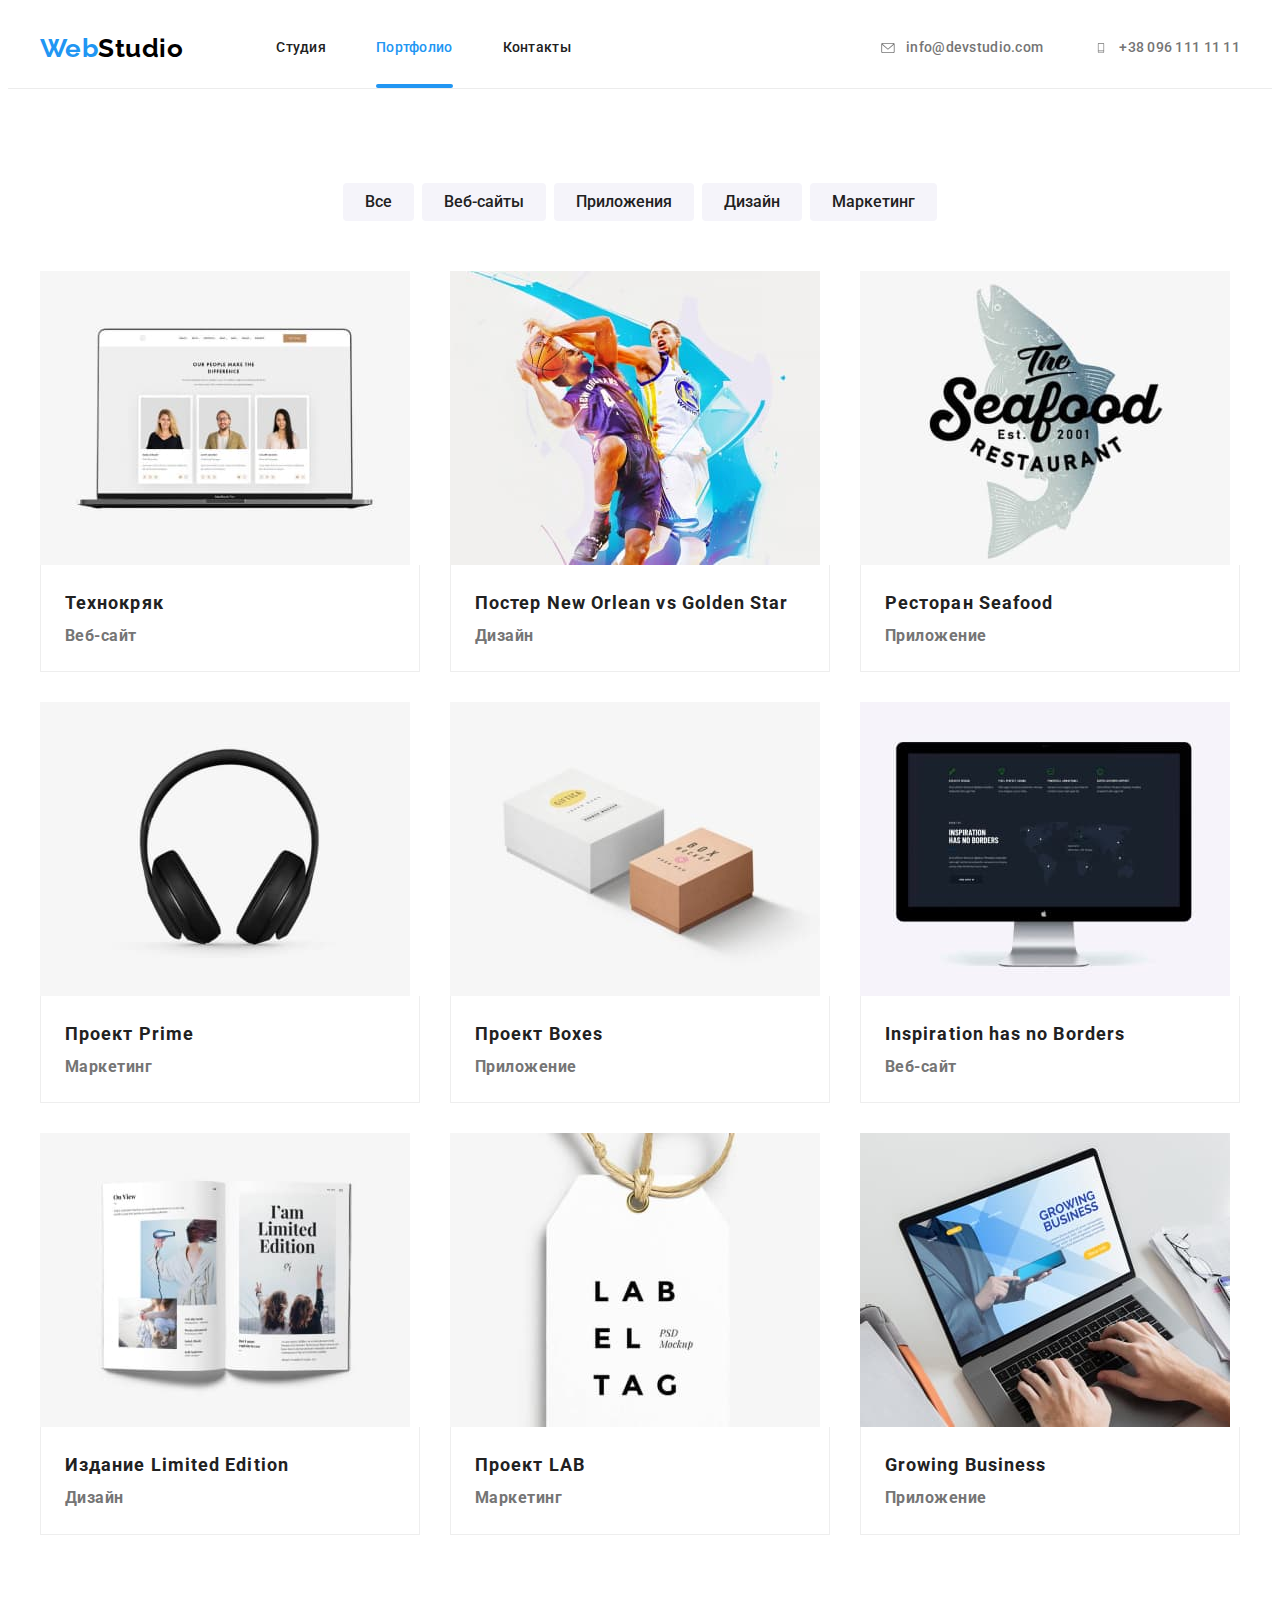
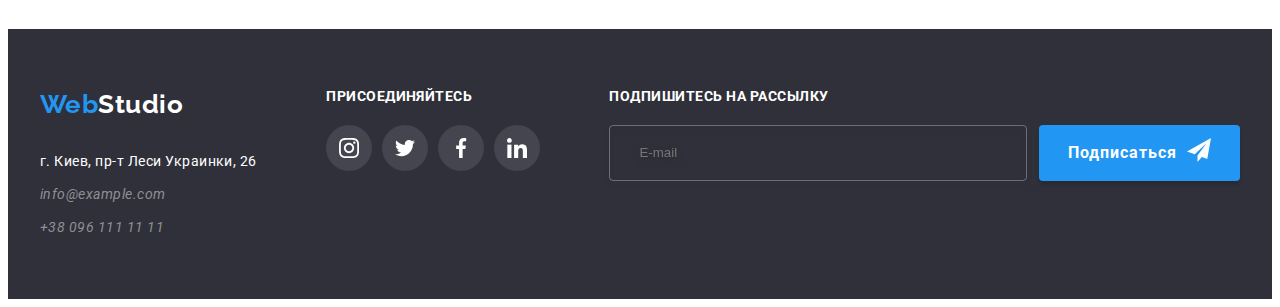
==== portfolio.html @ 227421bd "Start" ====
<!DOCTYPE html>
<html lang="en">

<head>
    <meta charset="UTF-8">
    <meta http-equiv="X-UA-Compatible" content="IE=edge">
    <meta name="viewport" content="width=device-width, initial-scale=1.0">
    <title>Document</title>
    <link rel="preconnect" href="https://fonts.gstatic.com">
    <link
        href="https://fonts.googleapis.com/css2?family=Raleway:wght@700&family=Roboto:wght@400;500;700;900&display=swap"
        rel="stylesheet">
    <link rel="stylesheet" href="https://cdnjs.cloudflare.com/ajax/libs/modern-normalize/1.0.0/modern-normalize.min.css"
        integrity="sha512-ISS7cAi1PEhQ8jnbJpJZMd29NlhNj4AWYyLOSp2CE/CsHxTCu+r+t0D2yoJudVrd0/8fTVPUVDzY5Tvli75u/g=="
        crossorigin="anonymous" />
    <link rel="stylesheet" href="./css/styles.css">
</head>

<body>
    <!-- Header portfolio -->
    <header class="header-portfolio">
        <!-- Navigation -->
        <div class="container header-top">
            <nav class="main-nav">
                <!-- Logo -->
                <a href="./index.html" class="logo link"><span class="logo-blue">Web</span><span
                        class="logo-black">Studio</span></a>
                <ul class="navigation-list list">
                    <li class="item"><a href="./index.html" class="nav-items link">Студия</a></li>
                    <li class="item"><a href="./portfolio.html" class="nav-items link current">Портфолио</a></li>
                    <li class="item"><a href="" class="nav-items link">Контакты</a></li>
                </ul>
            </nav>
            <!-- Contacts Email tel Top -->
            <ul class="contacts-top list">
                <li class="item">
                    <a href="maito:info@devstudio.com" class="top-items link"> <svg class="icon-top-contacts">
                            <use href="./images/svg/sprite.svg#letter"></use>
                        </svg> info@devstudio.com</a>
                </li>
                <li class="item">
                    <a href="tel:+380961111111" class="top-items link"> <svg class="icon-top-contacts">
                            <use href="./images/svg/sprite.svg#tel"></use>
                        </svg>+38 096 111 11 11</a>
                </li>
            </ul>
        </div>
    </header>
    <!-- Main content portfolio-->
    <main>
        <!-- <h1 class="title-portfolio">Все работы студии</h1> -->
        <div>
            <ul class="list container btn-flex">
                <li class="item"><button type="button" class="btn-portfolio">Все</button></li>
                <li class="item"><button type="button" class="btn-portfolio">Веб-сайты</button></li>
                <li class="item"><button type="button" class="btn-portfolio">Приложения</button></li>
                <li class="item"><button type="button" class="btn-portfolio">Дизайн</button></li>
                <li class="item"><button type="button" class="btn-portfolio">Маркетинг</button></li>
            </ul>
        </div>
        <section>
            <!-- <h2 class="title-portfolio">Наше портфолио</h2> -->
            <div class="container">
                <ul class="list best-work">
                    <li class="item list best-work-item">
                        <a href="" class="link best-work-link">
                            <div class="pop-up-window-section">
                                <img width="370" height="294" src="./images/Portfolio/technokrak.jpg" alt="Технокряк">
                                <p class="pop-up-window">
                                    Технокряк это современная площадка распространения коронавируса. Компании используют эту платформу для цифрового
                                    шпионажа и атак на защищённые сервера конкурентов.
                                </p>
                            </div>
                            <div class="container-title-text">
                                <h3 class="our-work-title">Технокряк</h3>
                                <p class="our-work-text">Веб-сайт</p>
                            </div>                            
                        </a>                        
                    </li>
                    <li class="item list best-work-item">
                        <a href="" class="link best-work-link">
                            <div class="pop-up-window-section">
                                <img width="370" height="294" src="./images/Portfolio/poster.jpg" alt="Постер New Orlean vs Golden Star">
                                <p class="pop-up-window">
                                    Технокряк это современная площадка распространения коронавируса. Компании используют эту платформу для цифрового
                                    шпионажа и атак на защищённые сервера конкурентов.
                                </p>
                            </div>
                            <div class="container-title-text">
                                <h3 class="our-work-title">Постер New Orlean vs Golden Star</h3>
                                <p class="our-work-text">Дизайн</p>
                            </div class="container-title-text">
                        </a>
                    </li>
                    <li class="item list best-work-item">
                        <a href="" class="link best-work-link">
                            <div class="pop-up-window-section">
                                <img width="370" height="294" src="./images/Portfolio/seafood.jpg" alt="Ресторан Seafood">
                                <p class="pop-up-window">
                                    Технокряк это современная площадка распространения коронавируса. Компании используют эту платформу для цифрового
                                    шпионажа и атак на защищённые сервера конкурентов.
                                </p>
                            </div>
                            <div class="container-title-text">
                                <h3 class="our-work-title">Ресторан Seafood</h3>
                                <p class="our-work-text">Приложение</p>
                            </div>
                        </a>
                    </li>
                    <li class="item list best-work-item">
                        <a href="" class="link best-work-link">
                            <div class="pop-up-window-section">
                                <img width="370" height="294" src="./images/Portfolio/prime.jpg" alt="Проект Prime">
                                <p class="pop-up-window">
                                    Технокряк это современная площадка распространения коронавируса. Компании используют эту платформу для цифрового
                                    шпионажа и атак на защищённые сервера конкурентов.
                                </p>
                            </div>
                            <div class="container-title-text">
                                <h3 class="our-work-title">Проект Prime</h3>
                                <p class="our-work-text">Маркетинг</p>
                            </div> 
                        </a>
                    </li>
                    <li class="item list best-work-item">
                        <a href="" class="link best-work-link">
                            <div class="pop-up-window-section">
                                <img width="370" height="294" src="./images/Portfolio/boxes.jpg" alt="Проект Boxes">
                                <p class="pop-up-window">
                                    Технокряк это современная площадка распространения коронавируса. Компании используют эту платформу для цифрового
                                    шпионажа и атак на защищённые сервера конкурентов.
                                </p>
                            </div>
                            <div class="container-title-text">
                                <h3 class="our-work-title">Проект Boxes</h3>
                                <p class="our-work-text">Приложение</p>
                            </div class="container-title-text"> 
                        </a>
                    </li>
                    <li class="item list best-work-item">
                        <a href="" class="link best-work-link">
                            <div class="pop-up-window-section">
                                <img width="370" height="294" src="./images/Portfolio/inspiration.jpg" alt="Inspiration has no Borders">
                                <p class="pop-up-window">
                                    Технокряк это современная площадка распространения коронавируса. Компании используют эту платформу для цифрового
                                    шпионажа и атак на защищённые сервера конкурентов.
                                </p>
                            </div>
                            <div class="container-title-text">
                                <h3 class="our-work-title">Inspiration has no Borders</h3>
                                <p class="our-work-text">Веб-сайт</p>
                            </div> 
                        </a>
                    </li>
                    <li class="item list best-work-item">
                        <a href="" class="link best-work-link">
                            <div class="pop-up-window-section">
                                <img width="370" height="294" src="./images/Portfolio/limited-edition.jpg" alt="Издание Limited Edition">
                                <p class="pop-up-window">
                                    Технокряк это современная площадка распространения коронавируса. Компании используют эту платформу для цифрового
                                    шпионажа и атак на защищённые сервера конкурентов.
                                </p>
                            </div>
                            <div class="container-title-text">
                                <h3 class="our-work-title">Издание Limited Edition</h3>
                                <p class="our-work-text">Дизайн</p>
                            </div> 
                        </a>
                    </li>
                    <li class="item list best-work-item">
                        <a href="" class="link best-work-link">
                            <div class="pop-up-window-section">
                                <img width="370" height="294" src="./images/Portfolio/lab.jpg" alt="Проект LAB">
                                <p class="pop-up-window">
                                    Технокряк это современная площадка распространения коронавируса. Компании используют эту платформу для цифрового
                                    шпионажа и атак на защищённые сервера конкурентов.
                                </p>
                            </div>
                            <div class="container-title-text" class="container-title-text">
                                <h3 class="our-work-title">Проект LAB</h3>
                                <p class="our-work-text">Маркетинг</p>
                            </div> 
                        </a>
                    </li>
                    <li class="item list best-work-item">
                        <a href="" class="link best-work-link">
                            <div class="pop-up-window-section">
                                <img width="370" height="294" src="./images/Portfolio/growing.jpg" alt="Growing Business">
                                <p class="pop-up-window">
                                    Технокряк это современная площадка распространения коронавируса. Компании используют эту платформу для цифрового
                                    шпионажа и атак на защищённые сервера конкурентов.
                                </p>
                            </div>
                            <div class="container-title-text">
                                <h3 class="our-work-title">Growing Business</h3>
                                <p class="our-work-text">Приложение</p>
                            </div> 
                        </a>
                    </li>
                </ul>
            </div>
        </section>
    </main>
    <!-- Footer -->
    <footer class="footer">
        <div class="container footer-container-adress">
            <div>
                <!-- Logo -->
                <a href="./index.html" class="logo link"><span class="logo-blue">Web</span><span
                        class="logo-white">Studio</span></a>
                <address>
                    <p class="footer-address">г. Киев, пр-т Леси Украинки, 26</p>
                    <ul class="contact-bottom list">
                        <li class="item">
                            <a href="maito:info@example.com" class="bottom-item link">info@example.com</a>
                        </li>
                        <li class="item">
                            <a href="tel:+380961111111" class="bottom-item link">+38 096 111 11 11</a>
                        </li>
                    </ul>
                </address>
            </div>
            <div class="social-link-footer-section">
                <h2 class="title-footer-social">присоединяйтесь</h2>
                <ul class="list social-link-list-footer">
                    <li class="social-item-footer">
                        <a href="" class="social-link-footer link">
                            <svg class="social-link-icon-footer">
                                <use href="./images/svg/sprite.svg#instagram"></use>
                            </svg>
                        </a>
                    </li>
                    <li class="social-item-footer">
                        <a href="" class="social-link-footer link">
                            <svg class="social-link-icon-footer">
                                <use href="./images/svg/sprite.svg#twitter"></use>
                            </svg>
                        </a>
                    </li>
                    <li class="social-item-footer">
                        <a href="" class="social-link-footer link">
                            <svg class="social-link-icon-footer">
                                <use href="./images/svg/sprite.svg#facebook"></use>
                            </svg>
                        </a>
                    </li>
                    <li class="social-item-footer">
                        <a href="" class="social-link-footer link">
                            <svg class="social-link-icon-footer">
                                <use href="./images/svg/sprite.svg#linkedin"></use>
                            </svg>
                        </a>
                    </li>
                </ul>
            </div>
            <div class="footer-form-section">
                <h2 class="title-footer-social">Подпишитесь на рассылку</h2>
                <form action="#" class="footer-form-section-input">
                    <input type="email" name="user-email" class="footer-form-input" placeholder="E-mail">
                    <button type="button" class="footer-input-img-tw">Подписаться
                        <svg width="24" height="24" class="footer-input-tw">
                            <use href="./images/svg/sprite.svg#twitter-send"></use>
                        </svg>
                    </button>
                </form>
            </div>
        </div>
    </footer>
</body>
</html>
---- css/styles.css ----
/* Common file */
:root {
  --title-text-color: #212121;
  --accent-color: #2196f3;
  --all-text-color: #757575;
  --primary-white-color: #ffffff;
  --primary-black-color: #000000;
  --contacts-bottom-color: #8f8f94;
  --footer-background-color: #2f303a;
  --our-team-color: #f5f4fa;
}
body {
  background-color: var(--primary-white-color);
  font-family: "Roboto", sans-serif;
  font-weight: 700;
  letter-spacing: 0.03em;
  /* letter-spacing: 0.02em;
  letter-spacing: 0.06em; */
}

/* transition: color 250ms cubic-bezier(0.4, 0, 0.2, 1); */

h1,
h2,
h3,
h4,
h5,
h6,
p {
  margin: 0;
}

ul,
ol {
  margin: 0;
  padding: 0;
}

img {
  display: block;
}

.list {
  list-style: none;
  padding: 0;
  margin: 0;
}

.link {
  text-decoration: none;
}

.container {
  width: 1200px;
  padding-left: 15px;
  padding-right: 15px;
  margin: 0 auto;
  /* outline: 2px solid tomato; */
}

/* Общее для кнопок */

button {
  cursor: pointer;

  font-family: inherit;
  font-weight: 500;
  font-size: 16px;
  line-height: 1.6;
  text-align: center;

  border-radius: 4px;
  border: none;
}
/* Класс кнопка для студия */
.btn-studio {
  background-color: var(--accent-color);
  color: var(--primary-white-color);

  font-size: 16px;
  line-height: 1.9;
  display: flex;
  align-items: center;
  text-align: center;
  letter-spacing: 0.06em;

  padding: 10px 32px;
  display: block;
  margin: 0 auto;
  /* margin-top: 30px; */
}
.section-container {
  padding-top: 94px;
  padding-bottom: 94px;
}
/* Styles for index.html */

/* Header */

.header-portfolio {
  border-bottom: 1px solid #ececec;
}
.header-top {
  display: flex;
  align-items: center;
}
.main-nav {
  display: flex;
  align-items: center;
}
/* Logo styles */
.logo {
  font-family: "Raleway", sans-serif;
  font-weight: bold;
  font-size: 26px;
  line-height: 1.19;
}
.logo .logo-blue {
  color: var(--accent-color);
}
.logo .logo-black {
  color: var(--primary-black-color);
}
.logo .logo-white {
  color: var(--primary-white-color);
}
/* Navigation */

.navigation-list {
  display: flex;
  margin-left: 93px;
}

.navigation-list .item {
  margin-right: 50px;
  position: relative;
  /* background-color: tomato; */
}
.navigation-list .item:last-child {
  margin-right: 0;
}

.navigation-list .nav-items {
  padding-top: 32px;
  padding-bottom: 32px;
  display: block;

  color: var(--title-text-color);
  font-weight: 500;
  font-size: 14px;
  line-height: 1.14;
  letter-spacing: 0.02em;

  transition: color 250ms cubic-bezier(0.4, 0, 0.2, 1);
}
.navigation-list .nav-items:hover,
.navigation-list .nav-items:focus {
  color: var(--accent-color);
}
.navigation-list .nav-items.current {
  color: var(--accent-color);
}
.nav-items::after {
  content: "";
  display: block;
  width: 0;
  height: 4px;
  background-color: var(--accent-color);
  border-radius: 2px;

  position: absolute;
  bottom: 0;
  right: 0;
}

.current::after {
  width: 100%;
}
/* Contacts Email tel Top */

.icon-top-contacts {
  fill: #757575;
  width: 16px;
  height: 10px;
  margin-right: 10px;

  /* transition: fill 2000ms cubic-bezier(0.4, 0, 0.2, 1); */
}

.contacts-top {
  display: flex;
  margin-left: auto;
}
.contacts-top .item + .item {
  margin-left: 50px;
}
.contacts-top .top-items {
  display: flex;
  color: var(--all-text-color);
  font-style: normal;
  font-weight: 500;
  font-size: 14px;
  line-height: 1.14;
  letter-spacing: 0.02em;

  align-items: center;

  /* transition: color 2000ms cubic-bezier(0.4, 0, 0.2, 1); */
}

.top-items:hover,
.top-items:focus,
.icon-top-contacts:hover,
.icon-top-contacts:focus {
  color: var(--accent-color);
  fill: var(--accent-color);
}

.top-items:hover .icon-top-contacts,
.top-items:focus .icon-top-contacts {
  fill: var(--accent-color);
}
/* .top-items:hover .icon-top-contacts,
.top-items:focus .icon-top-contacts {
  fill: var(--accent-color);
} */
/* .contacts-top .top-items::before {
  display: block;
  content: "";
  background-image: url('../images/svg/sprite.svg#letter');
  border-radius: 1px solid tomato;
  width: 16px;
  height: 1px;
  background-color: tomato;
} */
/* Main content */

.banner-section {
  background-color: var(--footer-background-color);
  background-image: linear-gradient(
      rgba(47, 48, 58, 0.4),
      rgba(47, 48, 58, 0.4)
    ),
    url("../images/hero/hero.jpg");
  margin: 0 auto;
  padding-top: 200px;
  padding-bottom: 200px;
  max-width: 1600px;
  background-repeat: no-repeat;
  background-size: cover;
}

.banner-title {
  color: var(--primary-white-color);
  font-weight: 900;
  font-size: 44px;
  line-height: 1.36;
  text-align: center;
  letter-spacing: 0.06em;
  text-transform: uppercase;

  align-items: center;
  /* padding-top: 200px; */

  /* padding: 0; */
  margin: 0;
  margin-bottom: 30px;
}

/* Engage section */

.engage-icon-section {
  background-color: #f5f4fa;
  padding: 25px 100px;
  margin-bottom: 30px;
}

.engage-vector-icon {
  width: 70px;
  height: 70px;
}

.engage-section {
  display: flex;
}
.engage-section .item + .item {
  margin-left: 30px;
}
.title-engage {
  color: var(--title-text-color);
  font-size: 14px;
  line-height: 1.14;
  text-transform: uppercase;

  margin-bottom: 10px;
}
.engage-text {
  color: var(--all-text-color);
  font-size: 14px;
  line-height: 1.71;
}
.collecting-title {
  color: var(--title-text-color);
  font-size: 36px;
  line-height: 1.16;
  text-align: center;
  margin-bottom: 50px;
}
/* Image title */

.img-item {
  display: flex;
  margin-top: 50px;
  margin-bottom: 94px;
}
.img-item .item + .item {
  margin-left: 30px;
}

.img-item-window {
  position: relative;
}

.window-text-img-section {
  padding: 27px 0;
  color: var(--primary-white-color);
  background: rgba(47, 48, 58, 0.8);
  width: 100%;

  position: absolute;
  bottom: 0;
}
.window-text-img {
  font-weight: 700;
  font-size: 14px;
  line-height: 1.14;
  text-align: center;
  text-transform: uppercase;
}
/* Our team */
.our-squad,
.our-team {
  background-color: var(--our-team-color);
}
.our-squad-container {
  padding-bottom: 94px;
}
.our-team {
  display: flex;
  margin-top: 50px;
}
.our-team .item {
  /* border: 1px solid F5F4FA;
  background-color: var(--primary-white-color); */
  background: var(--primary-white-color);
  box-shadow: 0px 1px 3px rgba(0, 0, 0, 0.12), 0px 1px 1px rgba(0, 0, 0, 0.14),
    0px 2px 1px rgba(0, 0, 0, 0.2);
  border-radius: 0px 0px 4px 4px;
}
.our-team .item + .item {
  margin-left: 30px;
}

.team-section-bottom {
  padding: 30px 32px;
}
.full-name-title {
  color: var(--title-text-color);
  font-weight: 500;
  font-size: 16px;
  line-height: 1.19;
  text-align: center;
  margin-bottom: 10px;
}
.profession-team {
  color: var(--all-text-color);
  font-size: 16px;
  line-height: 1.19;
  text-align: center;
  margin-bottom: 16px;
}

.social-link-list {
  display: flex;
}
.social-link {
  display: flex;
  width: 44px;
  height: 44px;
  justify-content: center;
  align-items: center;

  /* transition: background 250ms cubic-bezier(0.4, 0, 0.2, 1),
    box-shadow 250ms cubic-bezier(0.4, 0, 0.2, 1); */
}

.social-link-icon {
  width: 20px;
  height: 20px;
  fill: #afb1b8;

  /* transition: fill 250ms cubic-bezier(0.4, 0, 0.2, 1); */
}

.social-link:hover .social-link-icon,
.social-link:focus .social-link-icon {
  fill: var(--primary-white-color);
}

.social-link:hover,
.social-link:focus {
  background: #2196f3;
  border: 1px solid transparent;
  box-shadow: 0px 4px 4px rgba(0, 0, 0, 0.25);
  border-radius: 50%;
}

/* background: #2196F3;
border: 1px solid #000000;
box-sizing: border-box;
box-shadow: 0px 4px 4px rgba(0, 0, 0, 0.25); */

/* Постоянные клиенты */

.regular-client {
  display: flex;
  flex-wrap: wrap;
  margin-top: -30px;
  margin-left: -30px;
}
.regular-client-item {
  width: calc(100% / 6 - 30px);
  margin-top: 30px;
  margin-left: 30px;
}
.regular-client-link {
  display: flex;
  border: 1px solid #afb1b8;
  width: 170px;
  height: 90px;
  justify-content: center;
  align-items: center;

  transition: all 2ms cubic-bezier(0.4, 0, 0.2, 1);
}

.regular-client-icon {
  fill: #afb1b8;

  transition: all 2ms cubic-bezier(0.4, 0, 0.2, 1);
}
.regular-client-link:hover,
.regular-client-link:focus {
  fill: var(--accent-color);
  border: 1px solid var(--accent-color);
}
.regular-client-link:hover .regular-client-icon,
.regular-client-link:focus .regular-client-icon {
  fill: var(--accent-color);
}
/* .test {
  width: 44px;
  height: 44px;
} */

/* Footer */

.footer {
  background-color: var(--footer-background-color);
}
.footer-container-adress {
  display: flex;
  padding-top: 60px;
  padding-bottom: 60px;

  justify-content: space-between;
}
.footer-container-adress .logo {
  display: block;
  margin-bottom: 30px;
}

.footer-address {
  color: var(--primary-white-color);
  font-weight: 400;
  font-style: normal;
  font-size: 14px;
  line-height: 1.71;

  margin-bottom: 9px;
}

.contact-bottom .bottom-item {
  color: var(--contacts-bottom-color);
  font-weight: 400;
  font-size: 14px;
  line-height: 1.71;
}
.contact-bottom .bottom-item:hover,
.contact-bottom .bottom-item:focus {
  color: var(--accent-color);
}
.contact-bottom .item + .item {
  margin-top: 9px;
}

/* Social link footer */

.social-link-footer {
  display: flex;
}

/* .social-link-footer-section {
  margin-left: 70px;
} */
.title-footer-social {
  font-weight: 700;
  font-size: 14px;
  line-height: 1.14;
  text-transform: uppercase;

  color: var(--primary-white-color);

  margin-bottom: 20px;
}

.social-link-list-footer {
  display: flex;
}
.social-link-footer {
  display: flex;
  width: 44px;
  height: 44px;

  background: rgba(255, 255, 255, 0.1);
  border: 1px solid transparent;
  border-radius: 50%;

  justify-content: center;
  align-items: center;
}
.social-item-footer + .social-item-footer {
  margin-left: 10px;
}
.social-link-icon-footer {
  width: 20px;
  height: 20px;
  /* fill: #afb1b8; */
  fill: var(--primary-white-color);
}

.social-link-footer:hover,
.social-link-footer:focus {
  background: #2196f3;
}

/* Input and twitter */

.footer-form-section-input {
  display: flex;
}

.footer-form-input {
  width: 358px;

  padding: 13px 29px;

  background-color: inherit;
  color: var(--primary-white-color);
  border: 1px solid rgba(255, 255, 255, 0.3);
  filter: drop-shadow(0px 4px 4px rgba(0, 0, 0, 0.15));
  border-radius: 4px;
}

.footer-input-img-tw {
  display: flex;
  font-weight: 700;
  font-size: 16px;
  line-height: 1.87;
  text-align: center;
  letter-spacing: 0.06em;

  padding: 13px 29px;

  box-shadow: 0px 4px 4px rgba(0, 0, 0, 0.15);
  border-radius: 4px;
  color: var(--primary-white-color);
  background-color: var(--accent-color);

  margin-left: 12px;

  /* justify-items: center;
  align-content: center; */
}

.footer-input-tw {
  display: block;
  margin-left: 10px;
}
/* Styles for portfolio.html */

/* Класс кнопка для портфолио */

.btn-portfolio {
  color: var(--title-text-color);
  background-color: var(--our-team-color);

  padding: 6px 22px;
}
.btn-portfolio:hover {
  color: var(--primary-white-color);
  background-color: var(--accent-color);
}
.btn-flex {
  padding-top: 94px;
  display: flex;
  margin-bottom: 50px;
  justify-content: center;
}
.btn-flex .item + .item {
  margin-left: 8px;
}

/* .title-portfolio {
  text-align: center;
} */

/* Our work section */

.best-work {
  display: flex;
  flex-wrap: wrap;

  padding-bottom: 94px;

  margin-left: -30px;
  margin-top: -30px;
}

.container-title-text {
  padding: 20px 24px;
  border: 1px solid #eee;
  border-top: none;
}
.best-work .item {
  width: calc(100% / 3 - 30px);
  margin-left: 30px;
  margin-top: 30px;
}
/* .best-work .item:nth-child(3n) {
  margin-right: 0;
}
.best-work .item:nth-last-child(-n + 3) {
  margin-bottom: 0;
} */
.best-work-link {
  position: relative;
}
.best-work-link:hover,
.best-work-link:focus {
  display: block;
  box-shadow: 0px 1px 1px rgba(0, 0, 0, 0.12), 0px 4px 4px rgba(0, 0, 0, 0.06),
    1px 4px 6px rgba(0, 0, 0, 0.16);
}

.our-work-title {
  color: var(--title-text-color);
  font-size: 18px;
  line-height: 2;
  letter-spacing: 0.06em;
}
.our-work-text {
  color: var(--all-text-color);
  font-size: 16px;
  line-height: 1.9;
}

.pop-up-window {
  position: absolute;
  width: 370px;
  height: 294px;
  font-weight: 400;
  font-size: 18px;
  line-height: 1.55;
  padding: 64px 24px;

  color: var(--primary-white-color);
  background: rgba(33, 150, 243, 0.9);

  transition: transform 250ms cubic-bezier(0.4, 0, 0.2, 1);

  transform: translateY(100%);
}

.best-work-item:hover .pop-up-window {
  transform: translateY(-100%);
}

.pop-up-window-section {
  position: relative;
  width: 370px;
  height: 294px;
  overflow: hidden;
}

/* Modal and close btn */

.backdrop {
  position: fixed;
  top: 0;
  left: 0;
  width: 100vw;
  height: 100vh;
  background-color: rgba(0, 0, 0, 0.2);
  transition: opacity 250ms cubic-bezier(0.4, 0, 0.2, 1),
    visibility 250ms cubic-bezier(0.4, 0, 0.2, 1),
    pointer-events 250ms cubic-bezier(0.4, 0, 0.2, 1);
}

.modal {
  width: 528px;
  /* height: 581px; */

  background-color: #ffffff;
  box-shadow: 0px 1px 3px rgba(0, 0, 0, 0.12), 0px 1px 1px rgba(0, 0, 0, 0.14),
    0px 2px 1px rgba(0, 0, 0, 0.2);
  border-radius: 4px;

  position: absolute;
  top: 50%;
  left: 50%;
  transform: translate(-50%, -50%);

  padding: 40px;
}

.modal-close-btn {
  display: flex;
  justify-content: center;
  align-items: center;
  width: 30px;
  height: 30px;
  background-color: #ffffff;
  border: 1px solid rgba(0, 0, 0, 0.1);
  border-radius: 50%;

  position: absolute;
  top: 8px;
  right: 8px;

  cursor: pointer;
}

.modal-close-btn:hover,
.modal-close-btn:focus {
  fill: var(--accent-color);
}
.is-hidden {
  opacity: 0;
  visibility: hidden;
  pointer-events: none;
}

/* Modal Form  */

.modal-title {
  font-weight: bold;
  font-size: 20px;
  line-height: 23px;
  text-align: center;
  color: var(--title-text-color);
  margin-bottom: 12px;
}
.modal-form {
  display: flex;
  flex-direction: column;
}

.modal-form-field {
  font-weight: 400;
  font-size: 12px;
  line-height: 1.67;
  letter-spacing: 0.01em;

  color: #757575;
}

.modal-form-input-wrapper {
  position: relative;
  display: block;
}

.modal-form-input {
  display: inline-block;
  width: 100%;
  height: 40px;
  margin-top: 4px;
  border: 1px solid rgba(33, 33, 33, 0.2);
  border-radius: 4px;

  padding-left: 42px;
  padding-top: 12px;
  padding-bottom: 12px;

  transition: all 250ms cubic-bezier(0.4, 0, 0.2, 1);
}

.modal-form-icon {
  position: absolute;
  top: 35%;
  left: 12px;
  display: block;

  transition: all 250ms cubic-bezier(0.4, 0, 0.2, 1);
}

.modal-form-input:focus {
  outline: none;
  border-color: var(--accent-color);
}

.modal-form-input:focus + .modal-form-icon {
  fill: var(--accent-color);
}

.modal-form-message {
  width: 100%;
  height: 120px;

  padding: 12px 16px;

  border: 1px solid rgba(33, 33, 33, 0.2);
  border-radius: 4px;

  resize: none;
}

.modal-form-message:focus {
  outline: none;
  border-color: var(--accent-color);
}

.modal-form-field.margin-modal {
  margin-bottom: 20px;
}

.modal-form-term-desc {
  font-weight: 400;
  font-size: 14px;
  line-height: 1.71;

  color: var(--all-text-color);

  display: flex;
  align-items: center;
  justify-content: center;

  background-repeat: no-repeat;
  background-size: cover;
}

.modal-form-term-desc::before {
  display: block;
  content: "";
  width: 16px;
  height: 15px;

  border: 1px solid #000000;
  box-shadow: 0px 4px 4px rgba(0, 0, 0, 0.25);
  border-radius: 4px;
  margin-right: 10px;
}

.modal-form-term:checked + .modal-form-term-desc::before {
  background-image: url("../images/svg/modal-icon/modal-checkbox-on.svg");
  border: none;
}

.modal-form-term-desc-link {
  color: var(--accent-color);
}

.modal-btn-submit {
  width: 200px;
  height: 50px;
  margin-top: 40px;
  margin-left: auto;
  margin-right: auto;

  color: #ffffff;
  background-color: var(--accent-color);
}

.visually-hidden {
  position: absolute !important;
  clip: rect(1px 1px 1px 1px); /* IE6, IE7 */
  clip: rect(1px, 1px, 1px, 1px);
  padding: 0 !important;
  border: 0 !important;
  height: 1px !important;
  width: 1px !important;
  overflow: hidden;
}
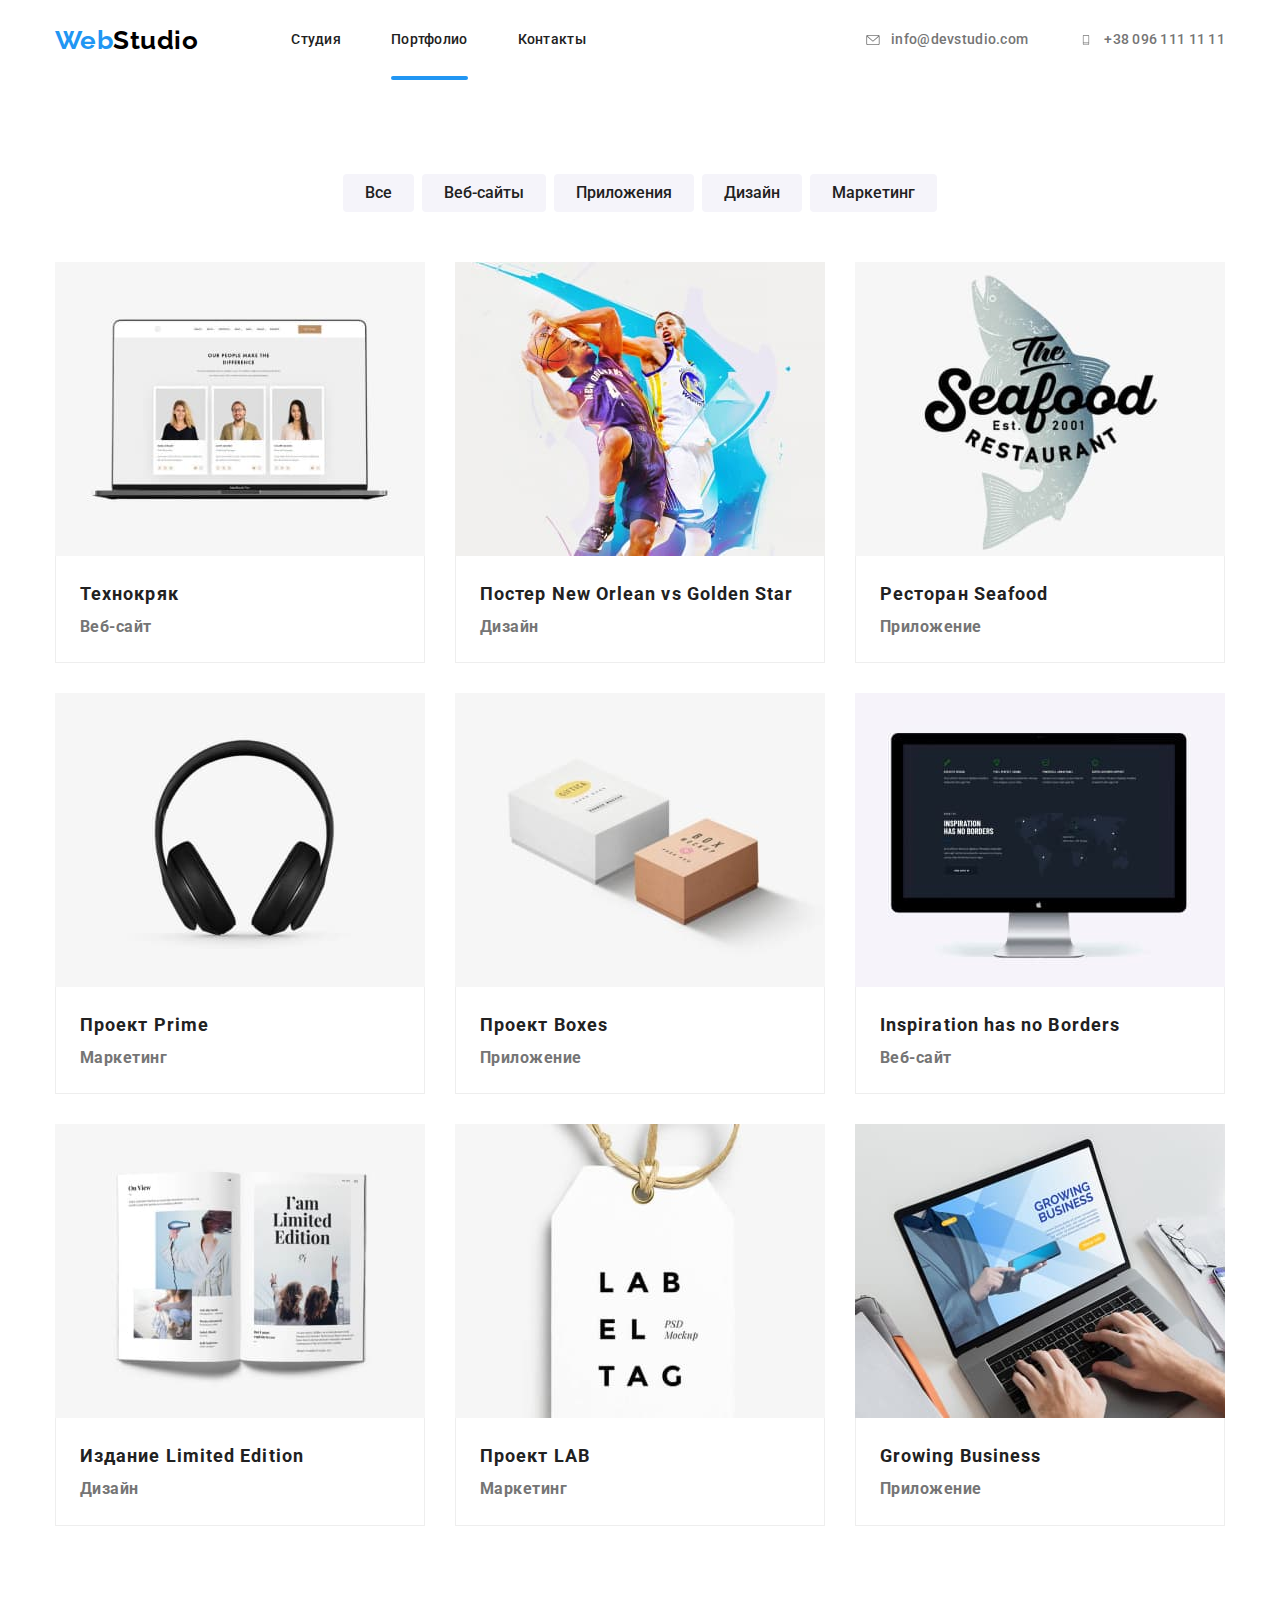
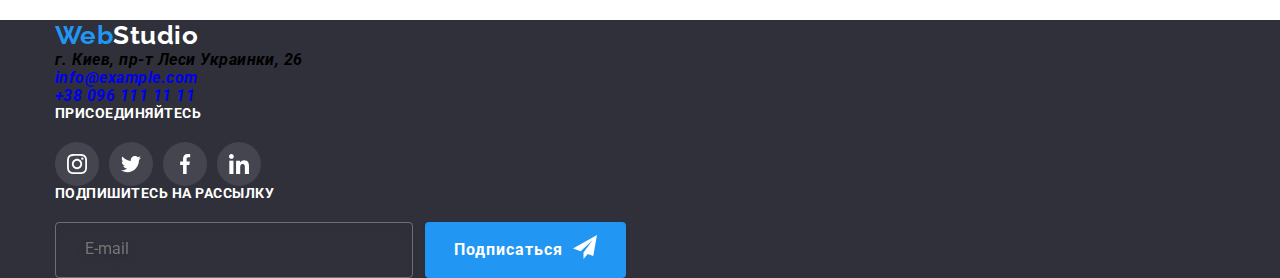
==== commit b328ca60: "Полностью переписал code SCSS" ====
--- a/portfolio.html
+++ b/portfolio.html
@@ -10,15 +10,12 @@
     <link
         href="https://fonts.googleapis.com/css2?family=Raleway:wght@700&family=Roboto:wght@400;500;700;900&display=swap"
         rel="stylesheet">
-    <link rel="stylesheet" href="https://cdnjs.cloudflare.com/ajax/libs/modern-normalize/1.0.0/modern-normalize.min.css"
-        integrity="sha512-ISS7cAi1PEhQ8jnbJpJZMd29NlhNj4AWYyLOSp2CE/CsHxTCu+r+t0D2yoJudVrd0/8fTVPUVDzY5Tvli75u/g=="
-        crossorigin="anonymous" />
-    <link rel="stylesheet" href="./css/styles.css">
+    <link rel="stylesheet" href="./css/portfolio.min.css">
 </head>
 
 <body>
     <!-- Header portfolio -->
-    <header class="header-portfolio">
+    <header>
         <!-- Navigation -->
         <div class="container header-top">
             <nav class="main-nav">
@@ -32,14 +29,15 @@
                 </ul>
             </nav>
             <!-- Contacts Email tel Top -->
-            <ul class="contacts-top list">
+            <ul class="contacts-top-list list">
                 <li class="item">
-                    <a href="maito:info@devstudio.com" class="top-items link"> <svg class="icon-top-contacts">
+                    <a href="maito:info@devstudio.com" class="contacts-top-link link">
+                        <svg class="icon-top-contacts">
                             <use href="./images/svg/sprite.svg#letter"></use>
                         </svg> info@devstudio.com</a>
                 </li>
                 <li class="item">
-                    <a href="tel:+380961111111" class="top-items link"> <svg class="icon-top-contacts">
+                    <a href="tel:+380961111111" class="contacts-top-link link"> <svg class="icon-top-contacts">
                             <use href="./images/svg/sprite.svg#tel"></use>
                         </svg>+38 096 111 11 11</a>
                 </li>
@@ -50,12 +48,12 @@
     <main>
         <!-- <h1 class="title-portfolio">Все работы студии</h1> -->
         <div>
-            <ul class="list container btn-flex">
-                <li class="item"><button type="button" class="btn-portfolio">Все</button></li>
-                <li class="item"><button type="button" class="btn-portfolio">Веб-сайты</button></li>
-                <li class="item"><button type="button" class="btn-portfolio">Приложения</button></li>
-                <li class="item"><button type="button" class="btn-portfolio">Дизайн</button></li>
-                <li class="item"><button type="button" class="btn-portfolio">Маркетинг</button></li>
+            <ul class="list container btn-list">
+                <li class="item"><button type="button" class="btn-portfolio button">Все</button></li>
+                <li class="item"><button type="button" class="btn-portfolio button">Веб-сайты</button></li>
+                <li class="item"><button type="button" class="btn-portfolio button">Приложения</button></li>
+                <li class="item"><button type="button" class="btn-portfolio button">Дизайн</button></li>
+                <li class="item"><button type="button" class="btn-portfolio button">Маркетинг</button></li>
             </ul>
         </div>
         <section>
@@ -257,7 +255,7 @@
                 <h2 class="title-footer-social">Подпишитесь на рассылку</h2>
                 <form action="#" class="footer-form-section-input">
                     <input type="email" name="user-email" class="footer-form-input" placeholder="E-mail">
-                    <button type="button" class="footer-input-img-tw">Подписаться
+                    <button type="button" class="footer-input-img-tw button">Подписаться
                         <svg width="24" height="24" class="footer-input-tw">
                             <use href="./images/svg/sprite.svg#twitter-send"></use>
                         </svg>
--- a/css/portfolio.min.css
+++ b/css/portfolio.min.css
@@ -0,0 +1,3 @@
+:root{--title-text-color: #212121;--accent-color: #2196f3;--all-text-color: #757575;--primary-white-color: #ffffff;--primary-black-color: #000000;--contacts-bottom-color: #8f8f94;--footer-background-color: #2f303a;--our-team-color: #f5f4fa}.visually-hidden{position:absolute !important;clip:rect(1px 1px 1px 1px);clip:rect(1px, 1px, 1px, 1px);padding:0 !important;border:0 !important;height:1px !important;width:1px !important;overflow:hidden}/*! modern-normalize v1.0.0 | MIT License | https://github.com/sindresorhus/modern-normalize */*,*::before,*::after{box-sizing:border-box}:root{-moz-tab-size:4;tab-size:4}html{line-height:1.15;-webkit-text-size-adjust:100%}body{margin:0}body{font-family:system-ui,-apple-system,"Segoe UI",Roboto,Helvetica,Arial,sans-serif,"Apple Color Emoji","Segoe UI Emoji"}hr{height:0;color:inherit}abbr[title]{text-decoration:underline dotted}b,strong{font-weight:bolder}code,kbd,samp,pre{font-family:ui-monospace, SFMono-Regular, Consolas, "Liberation Mono", Menlo,+ monospace;font-size:1em}small{font-size:80%}sub,sup{font-size:75%;line-height:0;position:relative;vertical-align:baseline}sub{bottom:-0.25em}sup{top:-0.5em}table{text-indent:0;border-color:inherit}button,input,optgroup,select,textarea{font-family:inherit;font-size:100%;line-height:1.15;margin:0}button,select{text-transform:none}button,[type="button"],[type="reset"],[type="submit"]{-webkit-appearance:button}::-moz-focus-inner{border-style:none;padding:0}:-moz-focusring{outline:1px dotted ButtonText}:-moz-ui-invalid{box-shadow:none}legend{padding:0}progress{vertical-align:baseline}::-webkit-inner-spin-button,::-webkit-outer-spin-button{height:auto}[type="search"]{-webkit-appearance:textfield;outline-offset:-2px}::-webkit-search-decoration{-webkit-appearance:none}::-webkit-file-upload-button{-webkit-appearance:button;font:inherit}summary{display:list-item}h1,h2,h3,h4,h5,h6,p{margin:0}ul,ol{margin:0;padding:0}.link{text-decoration:none}.list{list-style:none;padding:0;margin:0}.address{font-style:normal}img{display:block}body{background-color:var(--primary-white-color);font-family:"Roboto", sans-serif;font-weight:700;letter-spacing:0.03em}.container{width:1200px;padding-left:15px;padding-right:15px;margin:0 auto}.button{cursor:pointer;font-family:inherit;font-weight:500;font-size:16px;line-height:1.6;text-align:center;border-radius:4px;border:none}.button-studio{background-color:var(--accent-color);color:var(--primary-white-color);font-size:16px;line-height:1.9;display:flex;align-items:center;text-align:center;letter-spacing:0.06em;padding:10px 32px;display:block;margin:0 auto}.btn-portfolio{color:var(--title-text-color);background-color:var(--our-team-color);padding:6px 22px}.btn-portfolio:hover{color:var(--primary-white-color);background-color:var(--accent-color)}.btn-list{padding-top:94px;display:flex;margin-bottom:50px;justify-content:center}.btn-list .item+.item{margin-left:8px}.section-container{padding-top:94px;padding-bottom:94px}.backdrop{position:fixed;top:0;left:0;width:100vw;height:100vh;background-color:rgba(0,0,0,0.2);transition:opacity 250ms cubic-bezier(0.4, 0, 0.2, 1),visibility 250ms cubic-bezier(0.4, 0, 0.2, 1),pointer-events 250ms cubic-bezier(0.4, 0, 0.2, 1)}.modal{width:528px;padding:40px;background-color:#ffffff;box-shadow:0px 1px 3px rgba(0,0,0,0.12),0px 1px 1px rgba(0,0,0,0.14),0px 2px 1px rgba(0,0,0,0.2);border-radius:4px;position:absolute;top:50%;left:50%;transform:translate(-50%, -50%)}.modal-close-btn{display:flex;justify-content:center;align-items:center;width:30px;height:30px;background-color:#ffffff;border:1px solid rgba(0,0,0,0.1);border-radius:50%;position:absolute;top:8px;right:8px;cursor:pointer}.modal-close-btn:hover,.modal-close-btn:focus{fill:var(--accent-color)}.modal-title{font-weight:bold;font-size:20px;line-height:23px;text-align:center;color:var(--title-text-color);margin-bottom:12px}.modal-form{display:flex;flex-direction:column}.modal-form-field{font-weight:400;font-size:12px;line-height:1.67;letter-spacing:0.01em;color:#757575}.modal-form-input-wrapper{position:relative;display:block}.modal-form-input{display:inline-block;width:100%;height:40px;margin-top:4px;border:1px solid rgba(33,33,33,0.2);border-radius:4px;padding-left:42px;padding-top:12px;padding-bottom:12px;transition:all 250ms cubic-bezier(0.4, 0, 0.2, 1)}.modal-form-input:focus{outline:none;border-color:var(--accent-color)}.modal-form-icon{position:absolute;top:35%;left:12px;display:block;transition:all 250ms cubic-bezier(0.4, 0, 0.2, 1)}.modal-form-input:focus+.modal-form-icon{fill:var(--accent-color)}.is-hidden{opacity:0;visibility:hidden;pointer-events:none}.modal-form-message{width:100%;height:120px;padding:12px 16px;border:1px solid rgba(33,33,33,0.2);border-radius:4px;resize:none}.modal-form-message:focus{outline:none;border-color:var(--accent-color)}.modal-form-field.margin-modal{margin-bottom:20px}.modal-form-term-desc{font-weight:400;font-size:14px;line-height:1.71;color:var(--all-text-color);display:flex;align-items:center;justify-content:center;background-repeat:no-repeat;background-size:cover}.modal-form-term-desc::before{display:block;content:"";width:16px;height:15px;border:1px solid #000000;box-shadow:0px 4px 4px rgba(0,0,0,0.25);border-radius:4px;margin-right:10px}.modal-form-term:checked+.modal-form-term-desc::before{background-image:url("../images/svg/modal-icon/modal-checkbox-on.svg");border:none}.modal-form-term-desc-link{color:var(--accent-color)}.modal-btn-submit{width:200px;height:50px;margin-top:40px;margin-left:auto;margin-right:auto;color:#ffffff;background-color:var(--accent-color)}.header-top{display:flex;align-items:center}.main-nav{display:flex;align-items:center}.logo{font-family:"Raleway", sans-serif;font-weight:bold;font-size:26px;line-height:1.19}.logo .logo-blue{color:var(--accent-color)}.logo .logo-black{color:var(--primary-black-color)}.logo .logo-white{color:var(--primary-white-color)}.navigation-list{display:flex;margin-left:93px}.navigation-list .item{margin-right:50px;position:relative}.navigation-list .item:last-child{margin-right:0}.navigation-list .nav-items{padding-top:32px;padding-bottom:32px;display:block;color:var(--title-text-color);font-weight:500;font-size:14px;line-height:1.14;letter-spacing:0.02em;transition:color 250ms cubic-bezier(0.4, 0, 0.2, 1)}.navigation-list .nav-items:hover,.navigation-list .nav-items:focus{color:var(--accent-color)}.navigation-list .nav-items::after{content:"";display:block;width:0;height:4px;background-color:var(--accent-color);border-radius:2px;position:absolute;bottom:0;right:0}.navigation-list .nav-items .current{color:var(--accent-color)}.navigation-list .nav-items.current::after{width:100%}.contacts-top-list{display:flex;margin-left:auto}.contacts-top-list .item+.item{margin-left:50px}.contacts-top-link{display:flex;color:var(--all-text-color);font-style:normal;font-weight:500;font-size:14px;line-height:1.14;letter-spacing:0.02em;align-items:center;transition:color 250ms cubic-bezier(0.4, 0, 0.2, 1)}.contacts-top-link:hover,.contacts-top-link:focus{color:var(--accent-color);fill:var(--accent-color)}.icon-top-contacts{fill:#757575;width:16px;height:10px;margin-right:10px;transition:fill 250ms cubic-bezier(0.4, 0, 0.2, 1)}.icon-top-contacts:hover,.icon-top-contacts:focus{color:var(--accent-color);fill:var(--accent-color)}.contacts-top-link:hover .icon-top-contacts,.contacts-top-link:focus .icon-top-contacts{fill:var(--accent-color)}.header-portfolio{border-bottom:1px solid #ececec}.best-work{display:flex;flex-wrap:wrap;padding-bottom:94px;margin-left:-30px;margin-top:-30px}.container-title-text{padding:20px 24px;border:1px solid #eee;border-top:none}.best-work .item{width:calc(100% / 3 - 30px);margin-left:30px;margin-top:30px}.best-work-link:hover,.best-work-link:focus{display:block;box-shadow:0px 1px 1px rgba(0,0,0,0.12),0px 4px 4px rgba(0,0,0,0.06),1px 4px 6px rgba(0,0,0,0.16)}.our-work-title{color:var(--title-text-color);font-size:18px;line-height:2;letter-spacing:0.06em}.our-work-text{color:var(--all-text-color);font-size:16px;line-height:1.9}.pop-up-window-section{position:relative;width:370px;height:294px;overflow:hidden}.pop-up-window{position:absolute;width:370px;height:294px;font-weight:400;font-size:18px;line-height:1.55;padding:64px 24px;color:var(--primary-white-color);background:rgba(33,150,243,0.9);transition:transform 250ms cubic-bezier(0.4, 0, 0.2, 1);transform:translateY(100%)}.best-work-item:hover .pop-up-window{transform:translateY(-100%)}.footer{background-color:var(--footer-background-color)}.footer-address-container{display:flex;padding-top:60px;padding-bottom:60px;justify-content:space-between}.footer-address-container .logo{display:block;margin-bottom:20px}.footer-address-text{color:var(--primary-white-color);font-weight:400;font-style:normal;font-size:14px;line-height:1.71;margin-bottom:9px}.footer-address-link{color:var(--contacts-bottom-color);font-weight:400;font-size:14px;line-height:1.71}.footer-address-link:hover,.footer-address-link:focus{color:var(--accent-color)}.footer-address-list .item+.item{margin-top:9px}.title-footer-social{font-weight:700;font-size:14px;line-height:1.14;text-transform:uppercase;color:var(--primary-white-color);margin-bottom:20px}.social-link-list-footer{display:flex}.social-link-footer{display:flex;width:44px;height:44px;background:rgba(255,255,255,0.1);border:1px solid transparent;border-radius:50%;justify-content:center;align-items:center}.social-link-footer:hover,.social-link-footer:focus{background:#2196f3}.social-item-footer+.social-item-footer{margin-left:10px}.social-link-icon-footer{width:20px;height:20px;fill:var(--primary-white-color)}.footer-form-section-input{display:flex}.footer-form-input{width:358px;padding:13px 29px;background-color:inherit;color:var(--primary-white-color);border:1px solid rgba(255,255,255,0.3);filter:drop-shadow(0px 4px 4px rgba(0,0,0,0.15));border-radius:4px}.footer-input-img-tw{display:flex;font-weight:700;font-size:16px;line-height:1.87;text-align:center;letter-spacing:0.06em;padding:13px 29px;box-shadow:0px 4px 4px rgba(0,0,0,0.15);border-radius:4px;color:var(--primary-white-color);background-color:var(--accent-color);margin-left:12px}.footer-input-tw{display:block;margin-left:10px}
+/*# sourceMappingURL=portfolio.min.css.map */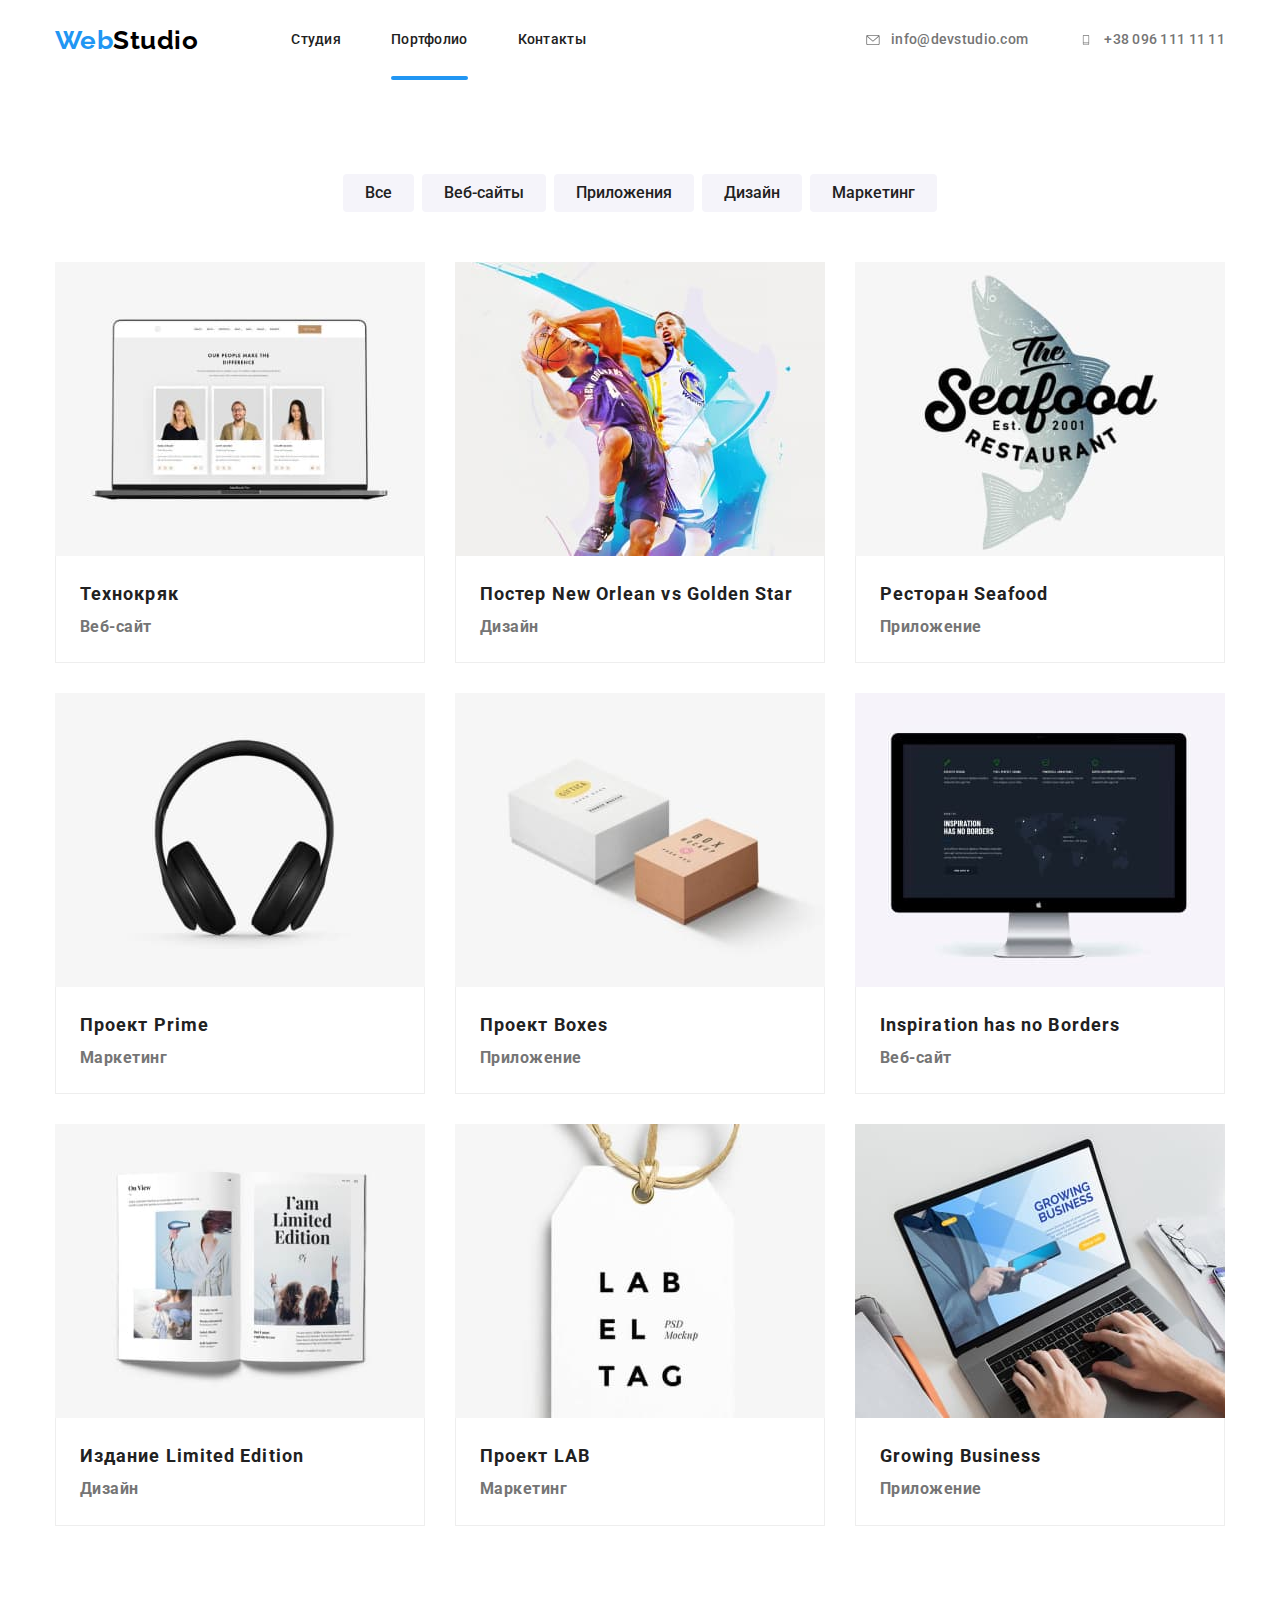
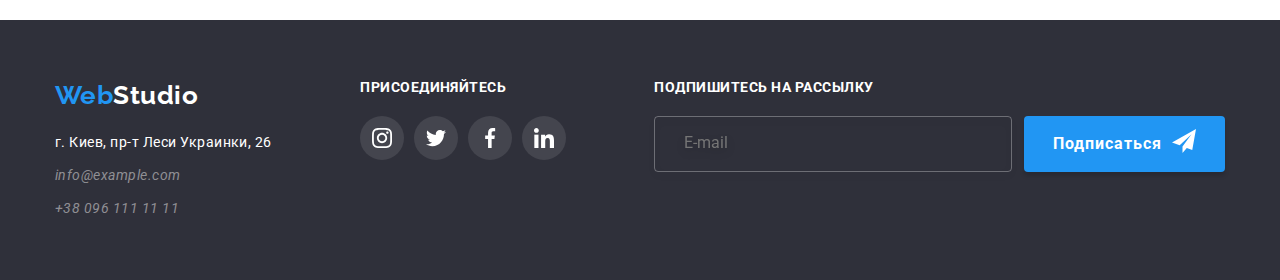
==== commit ee3f7e3b: "footer portfolio" ====
--- a/portfolio.html
+++ b/portfolio.html
@@ -201,19 +201,19 @@
     </main>
     <!-- Footer -->
     <footer class="footer">
-        <div class="container footer-container-adress">
+        <div class="container footer-address-container">
             <div>
                 <!-- Logo -->
                 <a href="./index.html" class="logo link"><span class="logo-blue">Web</span><span
                         class="logo-white">Studio</span></a>
                 <address>
-                    <p class="footer-address">г. Киев, пр-т Леси Украинки, 26</p>
-                    <ul class="contact-bottom list">
+                    <p class="footer-address-text">г. Киев, пр-т Леси Украинки, 26</p>
+                    <ul class="footer-address-list list">
                         <li class="item">
-                            <a href="maito:info@example.com" class="bottom-item link">info@example.com</a>
+                            <a href="maito:info@example.com" class="footer-address-link link">info@example.com</a>
                         </li>
                         <li class="item">
-                            <a href="tel:+380961111111" class="bottom-item link">+38 096 111 11 11</a>
+                            <a href="tel:+380961111111" class="footer-address-link link">+38 096 111 11 11</a>
                         </li>
                     </ul>
                 </address>
